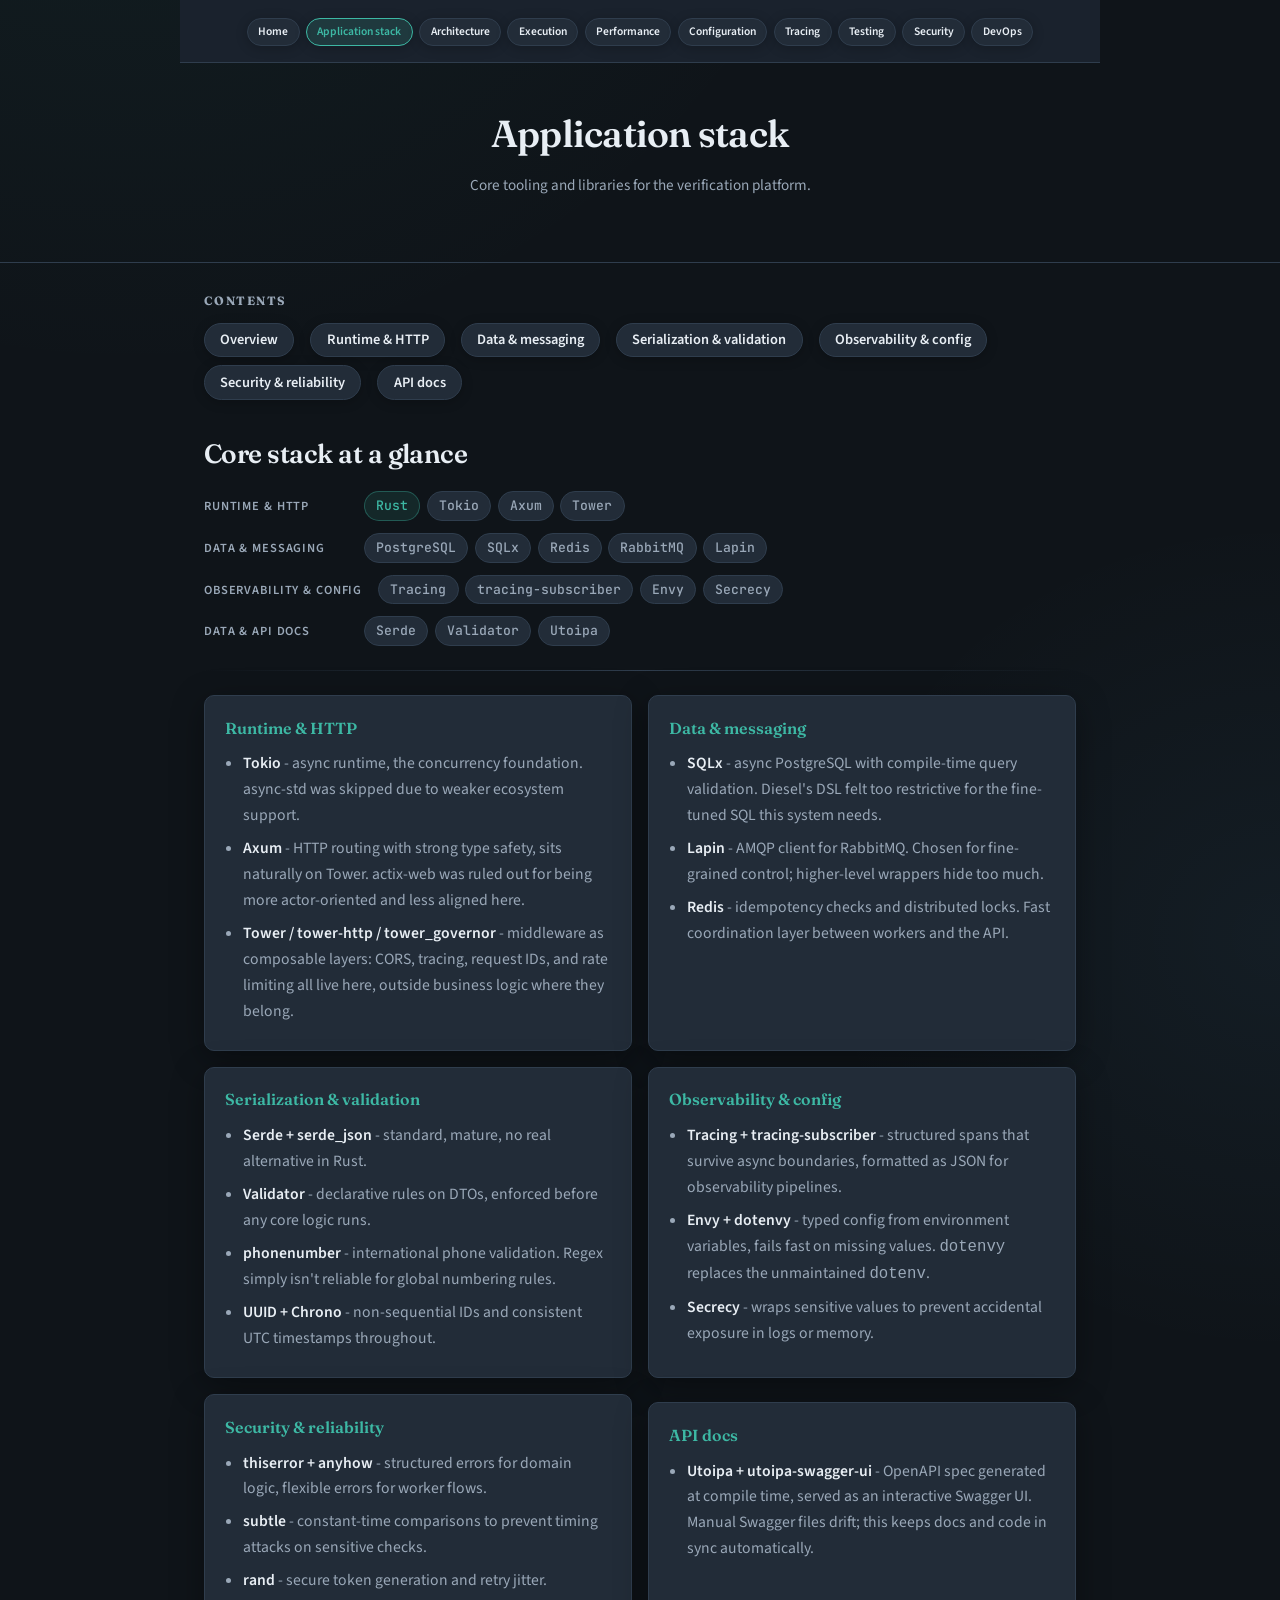
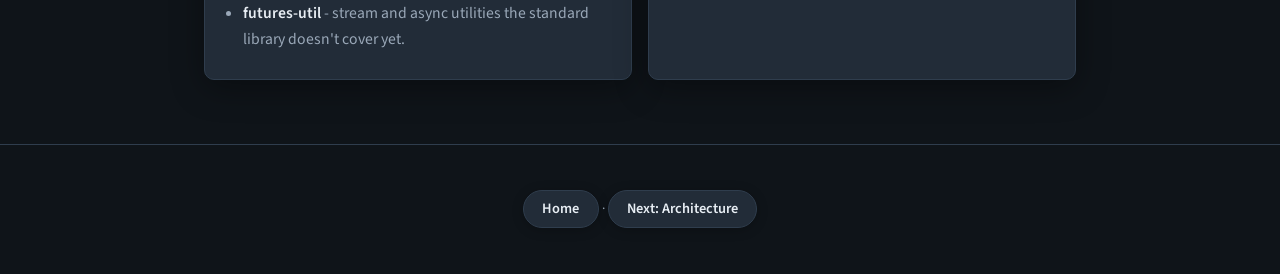
==== application-stack.html @ 7cc7c9b6 "feat(init) initial commit" ====
<!DOCTYPE html>
<html lang="en">
<head>
  <meta charset="UTF-8">
  <meta name="viewport" content="width=device-width, initial-scale=1.0">
  <title>Application stack - Technical documentation</title>
  <link rel="preconnect" href="https://fonts.googleapis.com">
  <link rel="preconnect" href="https://fonts.gstatic.com" crossorigin>
  <link href="https://fonts.googleapis.com/css2?family=Fraunces:opsz,wght@9..144,500;600&family=JetBrains+Mono:wght@400;500;600&family=Source+Sans+3:ital,wght@0,400;0,600;1,400&display=swap" rel="stylesheet">
  <link rel="stylesheet" href="styles.css">
</head>
<body>
  <nav class="chapter-nav" aria-label="Documentation sections">
    <ul>
      <li><a href="index.html">Home</a></li>
      <li><a href="application-stack.html" aria-current="page">Application stack</a></li>
      <li><a href="architecture.html">Architecture</a></li>
      <li><a href="execution.html">Execution</a></li>
      <li><a href="performance-decisions.html">Performance</a></li>
      <li><a href="configuration.html">Configuration</a></li>
      <li><a href="tracing-and-observability.html">Tracing</a></li>
      <li><a href="testing.html">Testing</a></li>
      <li><a href="security.html">Security</a></li>
      <li><a href="devops.html">DevOps</a></li>
    </ul>
  </nav>

  <header class="site-header">
    <h1 class="page-header-title">Application stack</h1>
    <p class="page-header-desc">Core tooling and libraries for the verification platform.</p>
  </header>

  <nav class="toc" aria-label="On this page">
    <h2>Contents</h2>
    <ul>
      <li><a href="#overview">Overview</a></li>
      <li><a href="#runtime">Runtime &amp; HTTP</a></li>
      <li><a href="#data">Data &amp; messaging</a></li>
      <li><a href="#serialization">Serialization &amp; validation</a></li>
      <li><a href="#observability">Observability &amp; config</a></li>
      <li><a href="#security">Security &amp; reliability</a></li>
      <li><a href="#api-docs">API docs</a></li>
    </ul>
  </nav>

  <main>
    <section id="overview" class="doc-section">
      <h2>Core stack at a glance</h2>
      <div class="stack-glance">
        <div class="stack-glance-row">
          <span class="stack-glance-label">Runtime &amp; HTTP</span>
          <div class="stack-glance-tags">
            <span class="stack-tag stack-tag--primary">Rust</span>
            <span class="stack-tag">Tokio</span>
            <span class="stack-tag">Axum</span>
            <span class="stack-tag">Tower</span>
          </div>
        </div>
        <div class="stack-glance-row">
          <span class="stack-glance-label">Data &amp; Messaging</span>
          <div class="stack-glance-tags">
            <span class="stack-tag">PostgreSQL</span>
            <span class="stack-tag">SQLx</span>
            <span class="stack-tag">Redis</span>
            <span class="stack-tag">RabbitMQ</span>
            <span class="stack-tag">Lapin</span>
          </div>
        </div>
        <div class="stack-glance-row">
          <span class="stack-glance-label">Observability &amp; Config</span>
          <div class="stack-glance-tags">
            <span class="stack-tag">Tracing</span>
            <span class="stack-tag">tracing-subscriber</span>
            <span class="stack-tag">Envy</span>
            <span class="stack-tag">Secrecy</span>
          </div>
        </div>
        <div class="stack-glance-row">
          <span class="stack-glance-label">Data &amp; API Docs</span>
          <div class="stack-glance-tags">
            <span class="stack-tag">Serde</span>
            <span class="stack-tag">Validator</span>
            <span class="stack-tag">Utoipa</span>
          </div>
        </div>
      </div>
      <hr class="decor">

      <div class="stack-grid">
        <article id="runtime" class="stack-card">
          <h3>Runtime &amp; HTTP</h3>
          <ul>
            <li><strong>Tokio</strong> - async runtime, the concurrency foundation. async-std was skipped due to weaker ecosystem support.</li>
            <li><strong>Axum</strong> - HTTP routing with strong type safety, sits naturally on Tower. actix-web was ruled out for being more actor-oriented and less aligned here.</li>
            <li><strong>Tower / tower-http / tower_governor</strong> - middleware as composable layers: CORS, tracing, request IDs, and rate limiting all live here, outside business logic where they belong.</li>
          </ul>
        </article>
        <article id="data" class="stack-card">
          <h3>Data &amp; messaging</h3>
          <ul>
            <li><strong>SQLx</strong> - async PostgreSQL with compile-time query validation. Diesel's DSL felt too restrictive for the fine-tuned SQL this system needs.</li>
            <li><strong>Lapin</strong> - AMQP client for RabbitMQ. Chosen for fine-grained control; higher-level wrappers hide too much.</li>
            <li><strong>Redis</strong> - idempotency checks and distributed locks. Fast coordination layer between workers and the API.</li>
          </ul>
        </article>
        <article id="serialization" class="stack-card">
          <h3>Serialization &amp; validation</h3>
          <ul>
            <li><strong>Serde + serde_json</strong> - standard, mature, no real alternative in Rust.</li>
            <li><strong>Validator</strong> - declarative rules on DTOs, enforced before any core logic runs.</li>
            <li><strong>phonenumber</strong> - international phone validation. Regex simply isn't reliable for global numbering rules.</li>
            <li><strong>UUID + Chrono</strong> - non-sequential IDs and consistent UTC timestamps throughout.</li>
          </ul>
        </article>
        <article id="observability" class="stack-card">
          <h3>Observability &amp; config</h3>
          <ul>
            <li><strong>Tracing + tracing-subscriber</strong> - structured spans that survive async boundaries, formatted as JSON for observability pipelines.</li>
            <li><strong>Envy + dotenvy</strong> - typed config from environment variables, fails fast on missing values. <code>dotenvy</code> replaces the unmaintained <code>dotenv</code>.</li>
            <li><strong>Secrecy</strong> - wraps sensitive values to prevent accidental exposure in logs or memory.</li>
          </ul>
        </article>
        <article id="security" class="stack-card">
          <h3>Security &amp; reliability</h3>
          <ul>
            <li><strong>thiserror + anyhow</strong> - structured errors for domain logic, flexible errors for worker flows.</li>
            <li><strong>subtle</strong> - constant-time comparisons to prevent timing attacks on sensitive checks.</li>
            <li><strong>rand</strong> - secure token generation and retry jitter.</li>
            <li><strong>futures-util</strong> - stream and async utilities the standard library doesn't cover yet.</li>
          </ul>
        </article>
        <article id="api-docs" class="stack-card api-docs-block">
          <h3>API docs</h3>
          <ul>
            <li><strong>Utoipa + utoipa-swagger-ui</strong> - OpenAPI spec generated at compile time, served as an interactive Swagger UI. Manual Swagger files drift; this keeps docs and code in sync automatically.</li>
          </ul>
        </article>
      </div>
    </section>
  </main>

  <footer class="site-footer">
    <p><a href="index.html">Home</a> · <a href="architecture.html">Next: Architecture</a></p>
  </footer>
</body>
</html>
---- styles.css ----
/* Architecture showcase - external stylesheet */

:root {
  --bg: #0f1419;
  --bg-elevated: #1a222d;
  --bg-card: #222c38;
  --border: #2f3d4d;
  --text: #e8eef4;
  --text-muted: #9aa8b8;
  --accent: #3db8a4;
  --accent-dim: rgba(61, 184, 164, 0.15);
  --warn: #e8b84a;
  --code-bg: #0d1117;
  --link: #6ec8ff;
  --radius: 10px;
  --font-display: "Fraunces", Georgia, serif;
  --font-body: "Source Sans 3", system-ui, sans-serif;
  --font-mono: "JetBrains Mono", "Consolas", monospace;
  --shadow: 0 8px 32px rgba(0, 0, 0, 0.35);
  --max-width: 920px;
}

*,
*::before,
*::after {
  box-sizing: border-box;
}

html {
  scroll-behavior: smooth;
}

body {
  margin: 0;
  font-family: var(--font-body);
  font-size: 1.0625rem;
  line-height: 1.65;
  color: var(--text);
  background: var(--bg);
  background-image:
    radial-gradient(ellipse 120% 80% at 10% -20%, rgba(61, 184, 164, 0.08), transparent 50%),
    radial-gradient(ellipse 80% 50% at 100% 50%, rgba(110, 200, 255, 0.05), transparent 45%);
}

/* All in-page anchors: consistent clickable buttons */
a {
  display: inline-flex;
  align-items: center;
  justify-content: center;
  gap: 0.35rem;
  padding: 0.55rem 1.15rem;
  font-family: var(--font-body);
  font-size: 0.9rem;
  font-weight: 600;
  line-height: 1.25;
  color: var(--text);
  background: var(--bg-card);
  border: 1px solid var(--border);
  border-radius: 999px;
  text-decoration: none;
  box-shadow: 0 2px 12px rgba(0, 0, 0, 0.22);
  cursor: pointer;
  transition:
    border-color 0.15s ease,
    background 0.15s ease,
    color 0.15s ease,
    transform 0.15s ease,
    box-shadow 0.15s ease,
    filter 0.15s ease;
}

a:link,
a:visited {
  color: var(--text);
}

a:hover {
  border-color: var(--accent);
  color: var(--accent);
  background: var(--bg-elevated);
  transform: translateY(-1px);
  box-shadow: 0 4px 18px rgba(61, 184, 164, 0.18);
}

a:focus-visible {
  outline: 2px solid var(--link);
  outline-offset: 3px;
}

a:active {
  transform: translateY(0);
}

.toc a {
  padding: 0.45rem 0.95rem;
  font-size: 0.85rem;
}

.chapter-nav {
  max-width: var(--max-width);
  margin: 0 auto;
  padding: 1rem 1.5rem 0;
  border-bottom: 1px solid var(--border);
  background: var(--bg-elevated);
}

.chapter-nav ul {
  list-style: none;
  margin: 0;
  padding: 0 0 1rem;
  display: flex;
  flex-wrap: wrap;
  gap: 0.4rem;
  justify-content: center;
  align-items: center;
}

.chapter-nav a {
  padding: 0.4rem 0.65rem;
  font-size: 0.72rem;
  font-weight: 600;
  line-height: 1.2;
  white-space: nowrap;
  max-width: 100%;
}

@media (max-width: 520px) {
  .chapter-nav a {
    white-space: normal;
    text-align: center;
  }
}

.chapter-nav a[aria-current="page"] {
  border-color: var(--accent);
  color: var(--accent);
  background: var(--accent-dim);
  pointer-events: none;
  cursor: default;
}

.chapter-nav a[aria-current="page"]:hover {
  transform: none;
  filter: none;
  color: var(--accent);
  border-color: var(--accent);
  background: var(--accent-dim);
  box-shadow: 0 2px 12px rgba(0, 0, 0, 0.22);
}

.page-header-title {
  font-family: var(--font-display);
  font-size: clamp(1.35rem, 3vw, 1.75rem);
  font-weight: 600;
  margin: 0 0 0.35rem;
  color: var(--text);
  text-align: center;
}

.page-header-desc {
  margin: 0 auto 1rem;
  max-width: 40rem;
  text-align: center;
  font-size: 0.95rem;
  color: var(--text-muted);
}

.hub-chapters {
  list-style: none;
  margin: 0 auto;
  padding: 0;
  max-width: 560px;
  display: flex;
  flex-direction: column;
  gap: 0.65rem;
}

.hub-chapters-numbered {
  list-style: decimal;
  padding-left: 1.35rem;
  max-width: 580px;
}

.hub-chapters-numbered li {
  padding-left: 0.35rem;
}

.hub-main {
  max-width: var(--max-width);
  margin: 0 auto;
  padding: 0 1.5rem 3rem;
}

.hub-title-spaced {
  margin-top: 1rem;
}

.hub-chapters a {
  width: 100%;
  justify-content: flex-start;
  text-align: left;
  padding: 0.65rem 1.1rem;
  flex-direction: column;
  align-items: flex-start;
}

.hub-chapter-meta {
  display: block;
  font-size: 0.78rem;
  font-weight: 400;
  color: var(--text-muted);
  margin-top: 0.25rem;
}

.exec-block {
  margin: 1.25rem 0;
}

.exec-block h4,
.exec-block h3 {
  font-family: var(--font-display);
  color: var(--text);
}

.config-block {
  margin: 1.5rem 0;
}

.config-block h3 {
  font-family: var(--font-display);
  font-size: 1.05rem;
  margin: 0 0 0.75rem;
  color: var(--warn);
}

.config-block ul {
  margin: 0;
  padding-left: 1.2rem;
  color: var(--text-muted);
}

.config-block li {
  margin-bottom: 0.5rem;
}

.config-block code {
  font-size: 0.9em;
}

strong.config-up,
.config-block strong.config-up {
  font-weight: 700;
  color: var(--accent);
  letter-spacing: 0.02em;
}

strong.config-down,
.config-block strong.config-down {
  font-weight: 700;
  color: #e8a05a;
  letter-spacing: 0.02em;
}

/* Performance decisions: hierarchical emphasis (tradeoff vs gain) */
strong.perf-tradeoff-head {
  font-weight: 700;
  color: var(--warn);
  letter-spacing: 0.02em;
}

span.perf-tradeoff-detail {
  font-weight: 600;
  color: #d8ccb0;
}

strong.perf-gain-head {
  font-weight: 700;
  color: var(--accent);
  letter-spacing: 0.02em;
}

span.perf-gain-detail {
  font-weight: 600;
  color: #a8d9cf;
}

em.perf-note {
  font-style: italic;
  font-weight: 500;
  color: var(--text-muted);
}

.performance-doc .callout .perf-tradeoff-head,
.performance-doc .callout .perf-gain-head {
  display: inline;
}

.site-header {
  padding: 2.5rem 1.5rem 3rem;
  text-align: center;
  border-bottom: 1px solid var(--border);
}

.site-header h1 {
  margin: 0 0 0.5rem;
  font-family: var(--font-display);
  font-size: clamp(1.75rem, 4vw, 2.35rem);
  font-weight: 600;
  letter-spacing: -0.02em;
  color: var(--text);
}

.site-header .subtitle {
  margin: 0;
  font-size: 1rem;
  color: var(--text-muted);
  max-width: 36rem;
  margin-inline: auto;
}

.toc {
  max-width: var(--max-width);
  margin: 0 auto;
  padding: 1.75rem 1.5rem 0;
}

.toc h2 {
  font-family: var(--font-display);
  font-size: 0.75rem;
  text-transform: uppercase;
  letter-spacing: 0.12em;
  color: var(--text-muted);
  margin: 0 0 0.75rem;
}

.toc ul {
  list-style: none;
  margin: 0;
  padding: 0;
  display: flex;
  flex-wrap: wrap;
  gap: 0.5rem 1rem;
}

.toc a {
  font-size: 0.9rem;
}

main {
  max-width: var(--max-width);
  margin: 0 auto;
  padding: 2rem 1.5rem 4rem;
}

.doc-section {
  margin-bottom: 3.5rem;
  scroll-margin-top: 1rem;
}

.doc-section:last-child {
  margin-bottom: 0;
}

.doc-section h2 {
  font-family: var(--font-display);
  font-size: 1.65rem;
  font-weight: 600;
  margin: 0 0 1rem;
  letter-spacing: -0.02em;
  color: var(--text);
}

.doc-section h3 {
  font-family: var(--font-display);
  font-size: 1.2rem;
  font-weight: 600;
  margin: 1.75rem 0 0.65rem;
  color: var(--text);
}

.doc-section h4 {
  font-size: 1rem;
  font-weight: 600;
  margin: 1.25rem 0 0.5rem;
  color: var(--warn);
}

.doc-section p {
  margin: 0 0 1rem;
  color: var(--text-muted);
}

.doc-section p.lead {
  color: var(--text);
  font-size: 1.05rem;
}

.doc-section hr.decor {
  border: none;
  height: 1px;
  background: linear-gradient(90deg, transparent, var(--border), transparent);
  margin: 1.5rem 0;
}

.lede-list {
  list-style: none;
  margin: 0 0 1.25rem;
  padding: 0;
}

.lede-list li {
  position: relative;
  padding-left: 1.1rem;
  margin-bottom: 0.5rem;
  color: var(--text-muted);
}

.lede-list li::before {
  content: "";
  position: absolute;
  left: 0;
  top: 0.55em;
  width: 5px;
  height: 5px;
  background: var(--accent);
  border-radius: 50%;
}

.stack-glance {
  display: flex;
  flex-direction: column;
  gap: 0.75rem;
  margin-bottom: 1.5rem;
}

.stack-glance-row {
  display: flex;
  align-items: flex-start;
  gap: 1rem;
  flex-wrap: wrap;
}

.stack-glance-label {
  font-size: 0.78rem;
  font-weight: 600;
  text-transform: uppercase;
  letter-spacing: 0.07em;
  color: var(--text-muted);
  white-space: nowrap;
  min-width: 9rem;
  padding-top: 0.3rem;
}

.stack-glance-tags {
  display: flex;
  flex-wrap: wrap;
  gap: 0.4rem;
}

.stack-tag {
  display: inline-block;
  padding: 0.25rem 0.7rem;
  border-radius: 999px;
  font-size: 0.82rem;
  font-family: var(--font-mono);
  font-weight: 500;
  background: var(--bg-card);
  border: 1px solid var(--border);
  color: var(--text-muted);
  line-height: 1.5;
}

.stack-tag--primary {
  background: color-mix(in srgb, var(--accent) 12%, transparent);
  border-color: color-mix(in srgb, var(--accent) 35%, transparent);
  color: var(--accent);
}

@media (max-width: 520px) {
  .stack-glance-label {
    min-width: 100%;
  }
}

.stack-grid {
  display: grid;
  gap: 1rem;
}

@media (min-width: 640px) {
  .stack-grid {
    grid-template-columns: repeat(2, 1fr);
  }
}

.stack-card {
  background: var(--bg-card);
  border: 1px solid var(--border);
  border-radius: var(--radius);
  padding: 1.15rem 1.25rem;
  box-shadow: var(--shadow);
}

.stack-card h3 {
  margin: 0 0 0.65rem;
  font-family: var(--font-display);
  font-size: 1rem;
  color: var(--accent);
}

.stack-card ul {
  margin: 0;
  padding-left: 1.15rem;
  color: var(--text-muted);
  font-size: 0.98rem;
}

.stack-card li {
  margin-bottom: 0.45rem;
}

.stack-card strong {
  color: var(--text);
  font-weight: 600;
}

.api-docs-block {
  margin-top: 0.5rem;
}

.bullets {
  margin: 0 0 1rem;
  padding-left: 1.25rem;
  color: var(--text-muted);
}

.bullets li {
  margin-bottom: 0.45rem;
}

.bullets strong {
  color: var(--text);
}

.callout {
  background: var(--bg-elevated);
  border-left: 3px solid var(--accent);
  padding: 1rem 1.15rem;
  border-radius: 0 var(--radius) var(--radius) 0;
  margin: 1.25rem 0;
}

.callout p:last-child {
  margin-bottom: 0;
}

.worker-cards {
  display: grid;
  gap: 0.85rem;
  margin: 1rem 0 1.5rem;
}

@media (min-width: 700px) {
  .worker-cards {
    grid-template-columns: repeat(3, 1fr);
  }
}

.worker-card {
  background: var(--bg-card);
  border: 1px solid var(--border);
  border-radius: var(--radius);
  padding: 1rem;
  font-size: 0.95rem;
}

.worker-card strong {
  display: block;
  color: var(--accent);
  font-size: 0.8rem;
  text-transform: uppercase;
  letter-spacing: 0.05em;
  margin-bottom: 0.35rem;
}

.topology-flow {
  display: grid;
  gap: 0.75rem;
  margin: 1rem 0;
}

.topology-node {
  background: var(--bg-elevated);
  border: 1px solid var(--border);
  border-radius: var(--radius);
  padding: 0.85rem 1rem;
}

.topology-node strong {
  color: var(--warn);
  display: block;
  margin-bottom: 0.35rem;
  font-size: 0.9rem;
}

.topology-node p {
  margin: 0;
  font-size: 0.95rem;
}

.numbered-block {
  margin: 1.25rem 0;
  padding-left: 0;
  counter-reset: api;
}

.numbered-item {
  position: relative;
  padding: 1rem 1rem 1rem 3.25rem;
  margin-bottom: 0.75rem;
  background: var(--bg-card);
  border: 1px solid var(--border);
  border-radius: var(--radius);
}

.numbered-item::before {
  counter-increment: api;
  content: counter(api);
  position: absolute;
  left: 1rem;
  top: 1rem;
  width: 1.65rem;
  height: 1.65rem;
  background: var(--accent-dim);
  color: var(--accent);
  font-family: var(--font-mono);
  font-size: 0.8rem;
  font-weight: 700;
  border-radius: 6px;
  display: flex;
  align-items: center;
  justify-content: center;
}

.numbered-item h4 {
  margin: 0 0 0.4rem;
  font-family: var(--font-display);
  font-size: 1rem;
  color: var(--text);
}

.numbered-item p {
  margin: 0;
  font-size: 0.95rem;
}

pre.code-block,
.code-block {
  font-family: var(--font-mono);
  font-size: 0.82rem;
  line-height: 1.55;
  background: var(--code-bg);
  border: 1px solid var(--border);
  border-radius: var(--radius);
  padding: 1rem 1.15rem;
  overflow-x: auto;
  margin: 0.85rem 0 1rem;
  color: #c9d1d9;
}

.endpoint {
  font-family: var(--font-mono);
  font-size: 0.95rem;
  color: var(--accent);
  background: var(--code-bg);
  padding: 0.35rem 0.65rem;
  border-radius: 6px;
  display: inline-block;
  margin: 0.5rem 0 1rem;
  border: 1px solid var(--border);
}

.subsection-title {
  font-family: var(--font-mono);
  font-size: 0.75rem;
  text-transform: uppercase;
  letter-spacing: 0.1em;
  color: var(--warn);
  margin: 2rem 0 0.75rem;
  padding-bottom: 0.35rem;
  border-bottom: 1px solid var(--border);
}

.tree-block {
  white-space: pre;
  font-family: var(--font-mono);
  font-size: 0.72rem;
  line-height: 1.5;
  background: var(--code-bg);
  border: 1px solid var(--border);
  border-radius: var(--radius);
  padding: 1.1rem 1.15rem;
  overflow-x: auto;
  margin: 1rem 0;
  color: #a7c7b8;
}

.thought-block h3 {
  margin-top: 2rem;
}

.meta-list {
  margin: 0;
  padding: 0;
  list-style: none;
}

.meta-list li {
  padding: 0.65rem 0;
  border-bottom: 1px solid var(--border);
  color: var(--text-muted);
  font-size: 0.95rem;
}

.meta-list li:last-child {
  border-bottom: none;
}

.meta-list strong {
  color: var(--text);
  display: block;
  margin-bottom: 0.2rem;
  font-size: 0.88rem;
}

.bullets.nested-detail {
  margin-top: 0.75rem;
}

.tier-grid {
  display: grid;
  gap: 1rem;
  margin: 1.25rem 0;
}

@media (min-width: 720px) {
  .tier-grid {
    grid-template-columns: repeat(3, 1fr);
  }
}

.tier-card {
  background: var(--bg-card);
  border: 1px solid var(--border);
  border-radius: var(--radius);
  padding: 1rem;
}

.tier-card h4 {
  margin: 0 0 0.5rem;
  font-size: 0.85rem;
  color: var(--accent);
  text-transform: uppercase;
  letter-spacing: 0.06em;
}

.tier-card p {
  margin: 0;
  font-size: 0.92rem;
}

/* Drive diagram preview + “click to view” overlay */
.diagram-showcase {
  margin: 1rem 0 1.5rem;
  border-radius: var(--radius);
  border: 1px solid var(--border);
  overflow: hidden;
  background: var(--bg-elevated);
  box-shadow: var(--shadow);
}

.diagram-frame {
  position: relative;
  display: block;
  background: var(--code-bg);
  min-height: 180px;
}

.diagram-frame img {
  display: block;
  width: 100%;
  height: auto;
  max-height: min(52vh, 520px);
  object-fit: contain;
  object-position: center center;
}

.diagram-overlay {
  position: absolute;
  inset: 0;
  display: flex;
  flex-direction: column;
  align-items: center;
  justify-content: center;
  gap: 0.65rem;
  padding: 1.25rem;
  background: rgba(15, 20, 25, 0.32);
  transition: background 0.2s ease;
  pointer-events: none;
}

.diagram-frame:hover .diagram-overlay {
  background: rgba(15, 20, 25, 0.2);
}

.diagram-hint {
  margin: 0;
  font-size: 0.82rem;
  color: rgba(232, 238, 244, 0.92);
  text-align: center;
  text-shadow: 0 1px 2px rgba(0, 0, 0, 0.5);
  pointer-events: none;
}

/* Primary CTA on diagram overlays (overrides default anchor button) */
a.diagram-view-btn,
a.diagram-view-btn:link,
a.diagram-view-btn:visited {
  pointer-events: auto;
  padding: 0.65rem 1.35rem;
  font-size: 0.95rem;
  color: var(--bg);
  background: var(--accent);
  border-color: transparent;
  box-shadow: 0 4px 20px rgba(0, 0, 0, 0.35);
}

a.diagram-view-btn:hover {
  color: var(--bg);
  background: var(--accent);
  border-color: transparent;
  filter: brightness(1.08);
  transform: translateY(-1px);
  box-shadow: 0 6px 24px rgba(61, 184, 164, 0.35);
}

a.diagram-view-btn:active {
  filter: brightness(1.02);
}

.diagram-caption {
  margin: 0;
  padding: 0.6rem 1rem 0.85rem;
  font-size: 0.88rem;
  color: var(--text-muted);
  border-top: 1px solid var(--border);
}

.site-footer {
  text-align: center;
  padding: 2rem 1.5rem;
  border-top: 1px solid var(--border);
  color: var(--text-muted);
  font-size: 0.85rem;
}
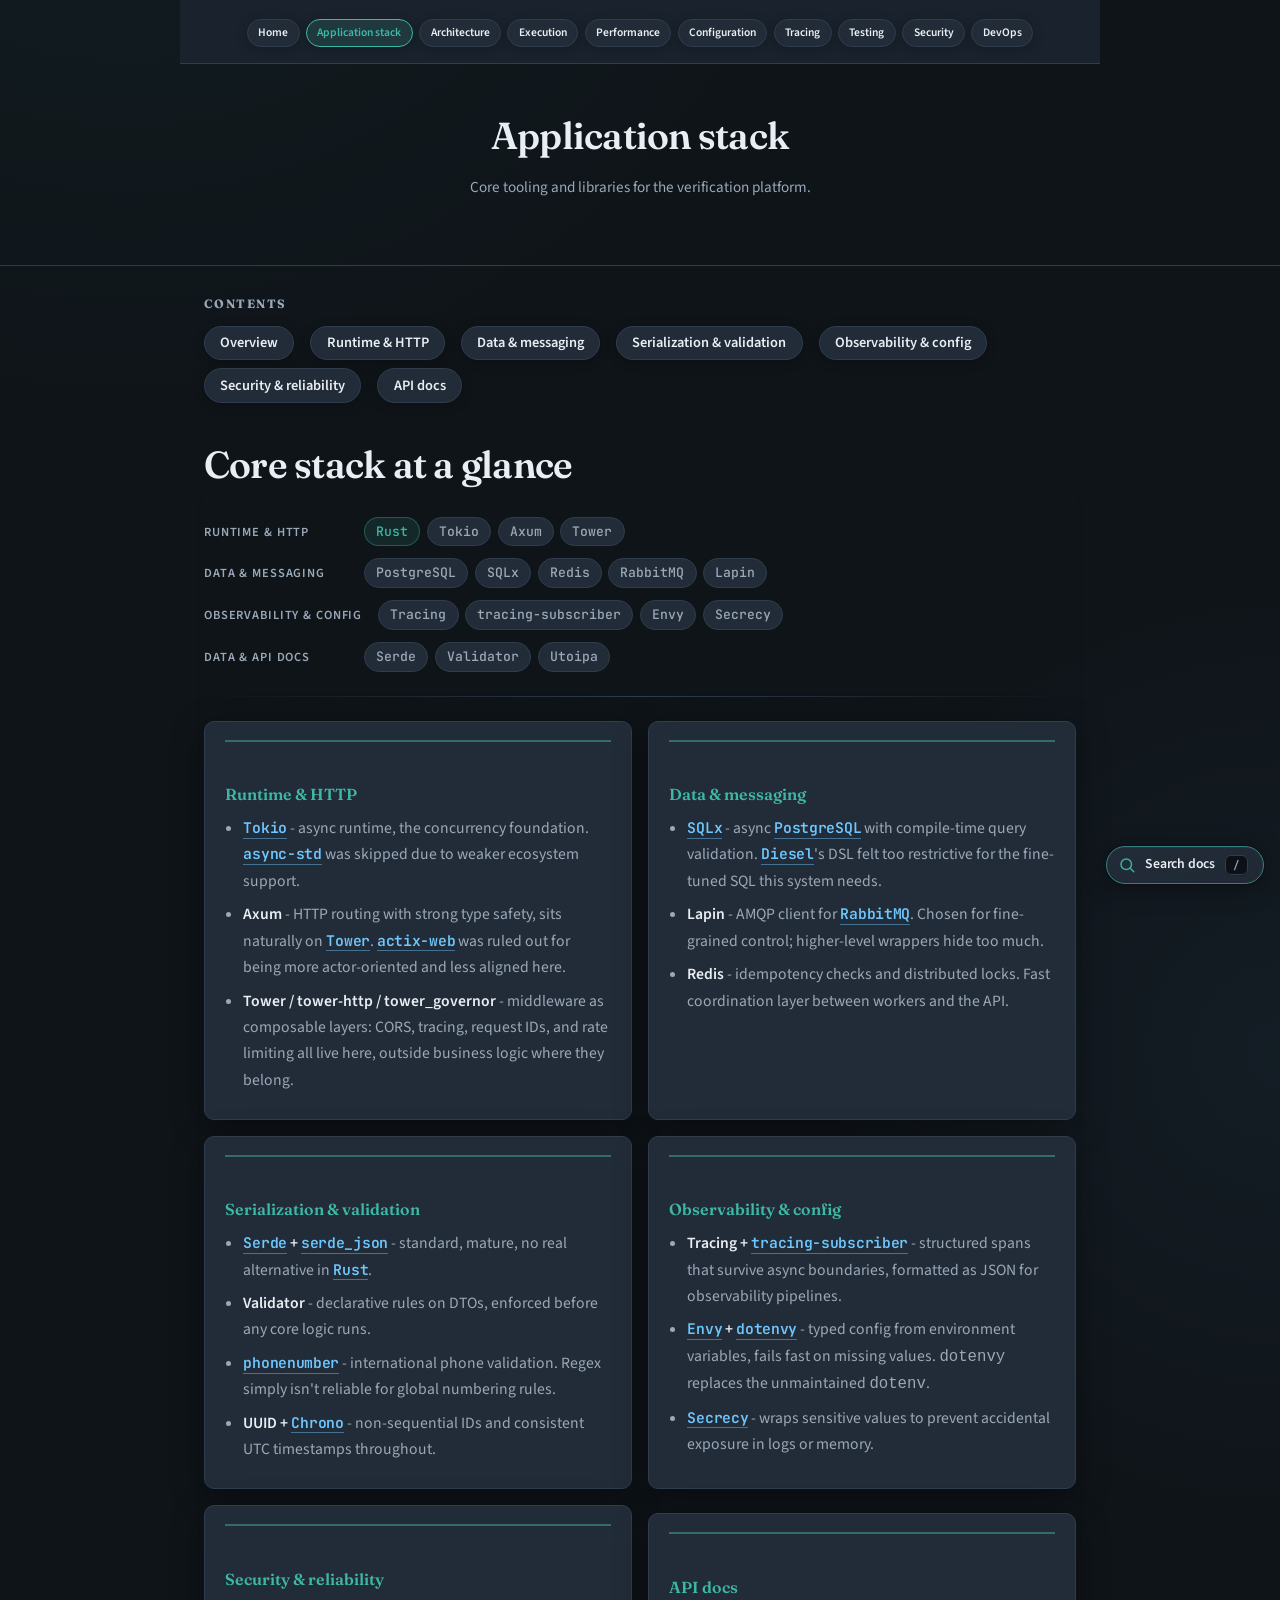
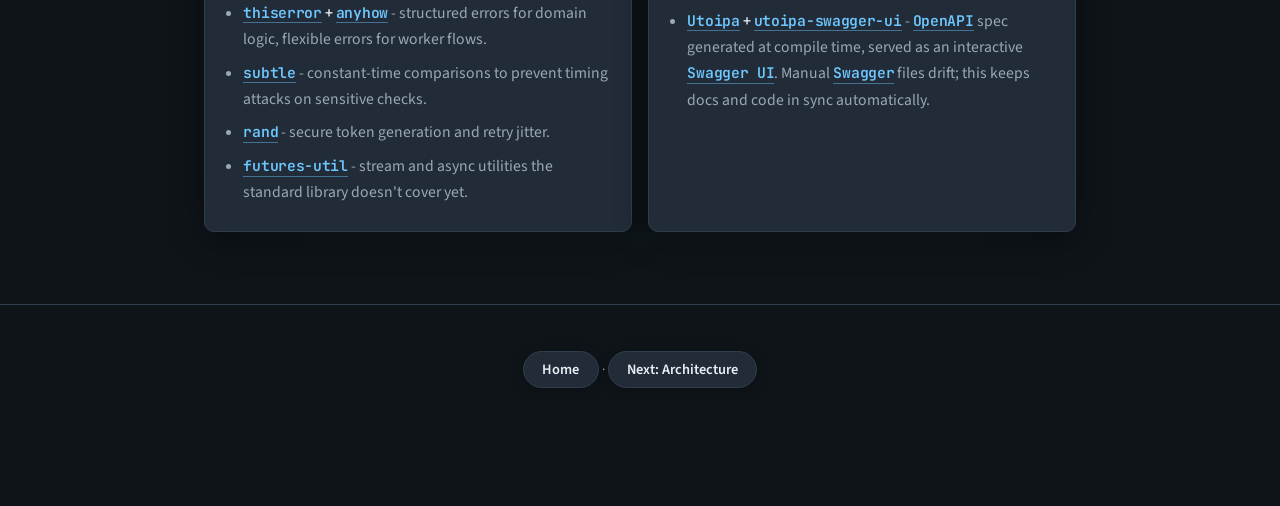
==== commit afcd5249: "deploy" ====
--- a/application-stack.html
+++ b/application-stack.html
@@ -142,5 +142,8 @@
   <footer class="site-footer">
     <p><a href="index.html">Home</a> · <a href="architecture.html">Next: Architecture</a></p>
   </footer>
+  <script src="search-index.js"></script>
+  <script src="tech-emphasis.js" defer></script>
+  <script src="search.js" defer></script>
 </body>
 </html>
--- a/styles.css
+++ b/styles.css
@@ -18,6 +18,8 @@
   --font-mono: "JetBrains Mono", "Consolas", monospace;
   --shadow: 0 8px 32px rgba(0, 0, 0, 0.35);
   --max-width: 920px;
+  --section-divider: color-mix(in srgb, var(--accent) 38%, var(--border));
+  --section-divider-glow: color-mix(in srgb, var(--accent) 22%, transparent);
 }
 
 *,
@@ -33,8 +35,8 @@
 body {
   margin: 0;
   font-family: var(--font-body);
-  font-size: 1.0625rem;
-  line-height: 1.65;
+  font-size: 1.09rem;
+  line-height: 1.68;
   color: var(--text);
   background: var(--bg);
   background-image:
@@ -169,7 +171,7 @@
   list-style: none;
   margin: 0 auto;
   padding: 0;
-  max-width: 560px;
+  max-width: 40rem;
   display: flex;
   flex-direction: column;
   gap: 0.65rem;
@@ -178,7 +180,7 @@
 .hub-chapters-numbered {
   list-style: decimal;
   padding-left: 1.35rem;
-  max-width: 580px;
+  max-width: 40rem;
 }
 
 .hub-chapters-numbered li {
@@ -191,8 +193,72 @@
   padding: 0 1.5rem 3rem;
 }
 
-.hub-title-spaced {
-  margin-top: 1rem;
+body.hub-home .hub-hero {
+  max-width: 38rem;
+  margin: 0 auto 2.25rem;
+  padding: 2rem 1.75rem 2.25rem;
+  text-align: center;
+  background: var(--bg-card);
+  border: 1px solid var(--border);
+  border-radius: var(--radius);
+  box-shadow: var(--shadow);
+  position: relative;
+}
+
+body.hub-home .hub-hero::before {
+  content: "";
+  position: absolute;
+  left: 1.25rem;
+  right: 1.25rem;
+  top: 0;
+  height: 3px;
+  border-radius: 0 0 3px 3px;
+  background: linear-gradient(90deg, transparent, var(--accent), transparent);
+  opacity: 0.85;
+}
+
+body.hub-home .hub-eyebrow {
+  margin: 0 0 0.65rem;
+  font-family: var(--font-mono);
+  font-size: 0.72rem;
+  font-weight: 500;
+  letter-spacing: 0.14em;
+  text-transform: uppercase;
+  color: var(--accent);
+}
+
+body.hub-home .hub-hero h1 {
+  margin: 0 0 0.85rem;
+  font-family: var(--font-display);
+  font-size: clamp(1.65rem, 4.2vw, 2.2rem);
+  font-weight: 600;
+  letter-spacing: -0.02em;
+  color: var(--text);
+  line-height: 1.15;
+}
+
+body.hub-home .hub-lead {
+  margin: 0 auto;
+  max-width: 32rem;
+  font-size: 1rem;
+  line-height: 1.55;
+  color: var(--text-muted);
+}
+
+body.hub-home .hub-chapters-head {
+  max-width: 40rem;
+  margin: 0 auto 1.25rem;
+  padding-bottom: 0.85rem;
+  border-bottom: 1px solid var(--border);
+}
+
+body.hub-home .hub-chapters-head h2 {
+  margin: 0;
+  font-family: var(--font-display);
+  font-size: 1.35rem;
+  font-weight: 600;
+  color: var(--text);
+  letter-spacing: -0.015em;
 }
 
 .hub-chapters a {
@@ -244,7 +310,32 @@
 }
 
 .config-block code {
-  font-size: 0.9em;
+  font-family: var(--font-mono);
+  font-size: 0.88em;
+  font-weight: 500;
+  padding: 0.08rem 0.32rem;
+  border-radius: 4px;
+  color: var(--text-muted);
+  background: var(--code-bg);
+  border: 1px solid var(--border);
+}
+
+/* Leading token on each line is the env var — make it the visual anchor */
+.config-block ul > li > code:first-of-type {
+  font-size: 0.92rem;
+  font-weight: 600;
+  letter-spacing: 0.04em;
+  color: var(--accent);
+  text-transform: none;
+  background: linear-gradient(
+    145deg,
+    color-mix(in srgb, var(--accent-dim) 100%, transparent) 0%,
+    color-mix(in srgb, var(--code-bg) 70%, var(--accent-dim)) 100%
+  );
+  border: 1px solid color-mix(in srgb, var(--accent) 42%, var(--border));
+  padding: 0.14rem 0.5rem;
+  border-radius: 6px;
+  box-shadow: 0 1px 0 rgba(0, 0, 0, 0.35);
 }
 
 strong.config-up,
@@ -349,50 +440,74 @@
 main {
   max-width: var(--max-width);
   margin: 0 auto;
-  padding: 2rem 1.5rem 4rem;
+  padding: 2.5rem 1.5rem 4.5rem;
 }
 
 .doc-section {
-  margin-bottom: 3.5rem;
   scroll-margin-top: 1rem;
+  padding-bottom: 4.25rem;
+  margin-bottom: 4.75rem;
+  border-bottom: 2px solid var(--section-divider);
+  box-shadow: 0 12px 40px -36px var(--section-divider-glow);
 }
 
 .doc-section:last-child {
   margin-bottom: 0;
+  padding-bottom: 0;
+  border-bottom: none;
 }
 
 .doc-section h2 {
   font-family: var(--font-display);
-  font-size: 1.65rem;
-  font-weight: 600;
-  margin: 0 0 1rem;
+  font-size: clamp(1.95rem, 3.5vw, 2.35rem);
+  font-weight: 600;
+  margin: 0 0 1.85rem;
   letter-spacing: -0.02em;
   color: var(--text);
+  line-height: 1.18;
 }
 
 .doc-section h3 {
   font-family: var(--font-display);
-  font-size: 1.2rem;
-  font-weight: 600;
-  margin: 1.75rem 0 0.65rem;
-  color: var(--text);
+  font-size: clamp(1.4rem, 2.6vw, 1.58rem);
+  font-weight: 600;
+  margin: 3.5rem 0 1.2rem;
+  padding-top: 2.65rem;
+  border-top: 2px solid var(--section-divider);
+  color: var(--text);
+  line-height: 1.28;
+}
+
+.doc-section h2 + h3 {
+  margin-top: 0.5rem;
+  padding-top: 0;
+  border-top: none;
 }
 
 .doc-section h4 {
-  font-size: 1rem;
-  font-weight: 600;
-  margin: 1.25rem 0 0.5rem;
+  font-size: clamp(1.08rem, 1.9vw, 1.18rem);
+  font-weight: 600;
+  margin: 1.9rem 0 0.75rem;
   color: var(--warn);
+  line-height: 1.32;
 }
 
 .doc-section p {
-  margin: 0 0 1rem;
+  margin: 0 0 1.2rem;
   color: var(--text-muted);
 }
 
 .doc-section p.lead {
   color: var(--text);
-  font-size: 1.05rem;
+  font-size: 1.22rem;
+  line-height: 1.6;
+}
+
+.doc-section > p:not(.lead),
+.doc-section > ul,
+.doc-section > ol {
+  font-size: 1.12rem;
+  line-height: 1.72;
 }
 
 .doc-section hr.decor {
@@ -542,6 +657,35 @@
   color: var(--text);
 }
 
+.bullets li > p {
+  margin: 0;
+}
+
+.bullets li > p + p {
+  margin-top: 0.4rem;
+}
+
+.bullets li > strong:first-child + p {
+  margin-top: 0.35rem;
+}
+
+.topology-node p + p,
+.numbered-item p + p,
+.tier-card p + p,
+.exec-block p + p {
+  margin-top: 0.45rem;
+}
+
+.meta-list li > p,
+.bullets.nested-detail li > p {
+  margin: 0;
+}
+
+.meta-list li > p + p,
+.bullets.nested-detail li > p + p {
+  margin-top: 0.4rem;
+}
+
 .callout {
   background: var(--bg-elevated);
   border-left: 3px solid var(--accent);
@@ -552,6 +696,10 @@
 
 .callout p:last-child {
   margin-bottom: 0;
+}
+
+.callout p + p {
+  margin-top: 0.45rem;
 }
 
 .worker-cards {
@@ -863,3 +1011,472 @@
   color: var(--text-muted);
   font-size: 0.85rem;
 }
+
+/* Global documentation search */
+main [id] {
+  scroll-margin-top: 1rem;
+}
+
+body.doc-search-open {
+  overflow: hidden;
+}
+
+body:not(.hub-home) {
+  padding-bottom: 4.5rem;
+}
+
+.doc-search-home-wrap {
+  margin: 1.35rem auto 0;
+  max-width: 34rem;
+  text-align: left;
+}
+
+.doc-search-home-label {
+  position: absolute;
+  width: 1px;
+  height: 1px;
+  padding: 0;
+  margin: -1px;
+  overflow: hidden;
+  clip: rect(0, 0, 0, 0);
+  white-space: nowrap;
+  border: 0;
+}
+
+.doc-search-home-field {
+  display: flex;
+  align-items: center;
+  gap: 0.65rem;
+  padding: 0.65rem 1rem;
+  background: var(--bg-elevated);
+  border: 1px solid var(--border);
+  border-radius: var(--radius);
+  box-shadow: inset 0 0 0 1px rgba(0, 0, 0, 0.12);
+  transition: border-color 0.15s ease, box-shadow 0.15s ease;
+}
+
+.doc-search-home-field:focus-within {
+  border-color: var(--accent);
+  box-shadow:
+    inset 0 0 0 1px rgba(0, 0, 0, 0.12),
+    0 0 0 3px var(--accent-dim);
+}
+
+.doc-search-home-icon {
+  font-size: 1.15rem;
+  color: var(--accent);
+  line-height: 1;
+  flex-shrink: 0;
+}
+
+.doc-search-home-input {
+  flex: 1;
+  min-width: 0;
+  border: none;
+  background: transparent;
+  color: var(--text);
+  font-family: var(--font-body);
+  font-size: 1rem;
+  outline: none;
+}
+
+.doc-search-home-input::placeholder {
+  color: var(--text-muted);
+  opacity: 0.95;
+}
+
+.doc-search-home-hint {
+  margin: 0.55rem 0 0;
+  font-size: 0.82rem;
+  line-height: 1.45;
+  color: var(--text-muted);
+}
+
+.doc-search-fab {
+  position: fixed;
+  right: max(1rem, env(safe-area-inset-right, 0px));
+  bottom: max(1rem, env(safe-area-inset-bottom, 0px));
+  z-index: 30;
+  margin: 0;
+  padding: 0;
+  font-family: var(--font-body);
+  line-height: 1;
+  color: var(--text);
+  background: linear-gradient(165deg, var(--bg-card) 0%, color-mix(in srgb, var(--bg-card) 88%, var(--bg)) 100%);
+  border: 1px solid color-mix(in srgb, var(--accent) 55%, var(--border));
+  border-radius: 999px;
+  box-shadow:
+    0 4px 24px rgba(0, 0, 0, 0.4),
+    0 0 0 1px rgba(0, 0, 0, 0.25),
+    inset 0 1px 0 rgba(255, 255, 255, 0.04);
+  cursor: pointer;
+  transition:
+    transform 0.18s ease,
+    border-color 0.18s ease,
+    box-shadow 0.18s ease,
+    background 0.18s ease;
+}
+
+.doc-search-fab-inner {
+  display: flex;
+  align-items: center;
+  gap: 0.55rem;
+  padding: 0.52rem 0.95rem 0.52rem 0.7rem;
+}
+
+.doc-search-fab:hover {
+  border-color: var(--accent);
+  background: linear-gradient(165deg, var(--bg-elevated) 0%, var(--bg-card) 100%);
+  transform: translateY(-2px);
+  box-shadow:
+    0 8px 28px rgba(0, 0, 0, 0.45),
+    0 0 0 1px rgba(61, 184, 164, 0.25),
+    0 0 20px rgba(61, 184, 164, 0.12),
+    inset 0 1px 0 rgba(255, 255, 255, 0.05);
+}
+
+.doc-search-fab:active {
+  transform: translateY(0);
+}
+
+.doc-search-fab:focus-visible {
+  outline: 2px solid var(--link);
+  outline-offset: 3px;
+}
+
+.doc-search-fab-svg {
+  flex-shrink: 0;
+  color: var(--accent);
+  opacity: 0.95;
+}
+
+.doc-search-fab-label {
+  font-size: 0.86rem;
+  font-weight: 600;
+  letter-spacing: -0.015em;
+  white-space: nowrap;
+}
+
+.doc-search-fab-shortcut {
+  display: flex;
+  align-items: center;
+  margin-left: 0.1rem;
+}
+
+.doc-search-fab-shortcut kbd {
+  font-family: var(--font-mono);
+  font-size: 0.68rem;
+  font-weight: 500;
+  line-height: 1;
+  padding: 0.2rem 0.42rem;
+  border-radius: 6px;
+  color: var(--text-muted);
+  background: var(--code-bg);
+  border: 1px solid var(--border);
+  box-shadow: 0 1px 0 rgba(0, 0, 0, 0.2);
+}
+
+.doc-search-overlay {
+  position: fixed;
+  inset: 0;
+  z-index: 100;
+  display: flex;
+  align-items: flex-start;
+  justify-content: center;
+  padding: min(6vh, 3rem) 1rem 2rem;
+  pointer-events: none;
+}
+
+.doc-search-overlay[hidden] {
+  display: none;
+}
+
+.doc-search-backdrop {
+  position: absolute;
+  inset: 0;
+  background: rgba(8, 12, 18, 0.72);
+  backdrop-filter: blur(6px);
+  pointer-events: auto;
+}
+
+.doc-search-panel {
+  position: relative;
+  z-index: 1;
+  width: min(56rem, 100%);
+  max-height: min(88vh, 900px);
+  display: flex;
+  flex-direction: column;
+  padding: 1.15rem 1.25rem 1rem;
+  background: var(--bg-elevated);
+  border: 1px solid var(--border);
+  border-radius: calc(var(--radius) + 4px);
+  box-shadow: var(--shadow);
+  pointer-events: auto;
+}
+
+.doc-search-toolbar {
+  display: flex;
+  flex-wrap: wrap;
+  align-items: center;
+  gap: 0.65rem 0.75rem;
+  margin-bottom: 0.55rem;
+}
+
+.doc-search-label {
+  font-family: var(--font-mono);
+  font-size: 0.72rem;
+  font-weight: 600;
+  letter-spacing: 0.12em;
+  text-transform: uppercase;
+  color: var(--accent);
+}
+
+.doc-search-input {
+  flex: 1 1 12rem;
+  min-width: 0;
+  padding: 0.55rem 0.85rem;
+  font-family: var(--font-body);
+  font-size: 1rem;
+  color: var(--text);
+  background: var(--bg-card);
+  border: 1px solid var(--border);
+  border-radius: var(--radius);
+  outline: none;
+  transition: border-color 0.15s ease, box-shadow 0.15s ease;
+}
+
+.doc-search-input:focus {
+  border-color: var(--accent);
+  box-shadow: 0 0 0 3px var(--accent-dim);
+}
+
+.doc-search-actions {
+  display: flex;
+  flex-wrap: wrap;
+  gap: 0.45rem;
+  align-items: center;
+}
+
+.doc-search-btn {
+  margin: 0;
+  padding: 0.45rem 0.85rem;
+  font-family: var(--font-body);
+  font-size: 0.82rem;
+  font-weight: 600;
+  line-height: 1.2;
+  color: var(--text);
+  background: var(--bg-card);
+  border: 1px solid var(--border);
+  border-radius: 999px;
+  cursor: pointer;
+  transition:
+    border-color 0.15s ease,
+    background 0.15s ease,
+    color 0.15s ease;
+}
+
+.doc-search-btn:hover:not(:disabled) {
+  border-color: var(--accent);
+  color: var(--accent);
+  background: var(--bg);
+}
+
+.doc-search-btn:disabled {
+  opacity: 0.45;
+  cursor: not-allowed;
+}
+
+.doc-search-btn:focus-visible {
+  outline: 2px solid var(--link);
+  outline-offset: 2px;
+}
+
+.doc-search-btn-primary {
+  border-color: var(--accent);
+  color: var(--bg);
+  background: var(--accent);
+}
+
+.doc-search-btn-primary:hover:not(:disabled) {
+  filter: brightness(1.06);
+  color: var(--bg);
+}
+
+.doc-search-status {
+  margin: 0 0 0.65rem;
+  font-size: 0.86rem;
+  color: var(--text-muted);
+}
+
+.doc-search-body {
+  flex: 1;
+  min-height: 0;
+  display: flex;
+}
+
+.doc-search-list-wrap {
+  flex: 1;
+  min-height: 0;
+  overflow: auto;
+  border: 1px solid var(--border);
+  border-radius: var(--radius);
+  background: var(--bg);
+}
+
+.doc-search-list {
+  display: flex;
+  flex-direction: column;
+  gap: 0.35rem;
+  padding: 0.5rem;
+}
+
+.doc-search-result {
+  display: flex;
+  flex-direction: column;
+  align-items: stretch;
+  gap: 0.25rem;
+  width: 100%;
+  margin: 0;
+  padding: 0.65rem 0.75rem;
+  text-align: left;
+  font: inherit;
+  color: var(--text);
+  background: var(--bg-card);
+  border: 1px solid var(--border);
+  border-radius: calc(var(--radius) - 2px);
+  cursor: pointer;
+  transition:
+    border-color 0.12s ease,
+    background 0.12s ease,
+    box-shadow 0.12s ease;
+}
+
+.doc-search-result:hover {
+  border-color: color-mix(in srgb, var(--accent) 45%, var(--border));
+}
+
+.doc-search-result.is-active {
+  border-color: var(--accent);
+  background: var(--accent-dim);
+  box-shadow: 0 0 0 1px rgba(61, 184, 164, 0.35);
+}
+
+.doc-search-result-bc {
+  font-size: 0.88rem;
+  font-weight: 600;
+  color: var(--text);
+  line-height: 1.35;
+}
+
+.doc-search-result-meta {
+  font-family: var(--font-mono);
+  font-size: 0.72rem;
+  color: var(--text-muted);
+}
+
+.doc-search-result-snippet {
+  font-size: 0.8rem;
+  line-height: 1.45;
+  color: var(--text-muted);
+  display: -webkit-box;
+  -webkit-line-clamp: 2;
+  -webkit-box-orient: vertical;
+  overflow: hidden;
+}
+
+span.tech-name {
+  font-weight: 600;
+  font-family: var(--font-mono);
+  font-size: 0.94em;
+  letter-spacing: -0.02em;
+  color: var(--link);
+  border-bottom: 1px solid color-mix(in srgb, var(--link) 45%, transparent);
+  padding-bottom: 0.04em;
+}
+
+a span.tech-name {
+  color: var(--link);
+  border-bottom-color: color-mix(in srgb, var(--link) 55%, transparent);
+}
+
+mark.doc-search-hit {
+  margin: 0;
+  padding: 0.06em 0.14em;
+  font: inherit;
+  font-weight: 650;
+  color: var(--bg);
+  background: linear-gradient(118deg, var(--accent) 0%, color-mix(in srgb, var(--accent) 82%, var(--link)) 100%);
+  border-radius: 4px;
+  box-decoration-break: clone;
+  -webkit-box-decoration-break: clone;
+  box-shadow: 0 0 0 1px rgba(0, 0, 0, 0.35);
+  animation: doc-search-hit-ring 0.9s ease-out 2;
+}
+
+@keyframes doc-search-hit-ring {
+  0% {
+    box-shadow:
+      0 0 0 1px rgba(0, 0, 0, 0.35),
+      0 0 0 0 rgba(61, 184, 164, 0.55);
+  }
+  100% {
+    box-shadow:
+      0 0 0 1px rgba(0, 0, 0, 0.35),
+      0 0 0 14px rgba(61, 184, 164, 0);
+  }
+}
+
+@media (prefers-reduced-motion: reduce) {
+  mark.doc-search-hit {
+    animation: none;
+  }
+}
+
+.doc-search-kbd-hint {
+  margin: 0.65rem 0 0;
+  font-size: 0.75rem;
+  color: var(--text-muted);
+}
+
+.doc-search-kbd-hint kbd {
+  font-family: var(--font-mono);
+  font-size: 0.85em;
+  padding: 0.1rem 0.4rem;
+  border-radius: 4px;
+  background: var(--code-bg);
+  border: 1px solid var(--border);
+  color: var(--text-muted);
+}
+
+@media (max-width: 640px) {
+  .doc-search-fab {
+    right: max(0.65rem, env(safe-area-inset-right, 0px));
+    bottom: max(0.65rem, env(safe-area-inset-bottom, 0px));
+  }
+
+  .doc-search-fab-inner {
+    gap: 0.45rem;
+    padding: 0.48rem 0.75rem 0.48rem 0.6rem;
+  }
+
+  .doc-search-fab-label {
+    position: absolute;
+    width: 1px;
+    height: 1px;
+    padding: 0;
+    margin: -1px;
+    overflow: hidden;
+    clip: rect(0, 0, 0, 0);
+    white-space: nowrap;
+    border: 0;
+  }
+
+  .doc-search-toolbar {
+    flex-direction: column;
+    align-items: stretch;
+  }
+
+  .doc-search-actions {
+    justify-content: space-between;
+  }
+}
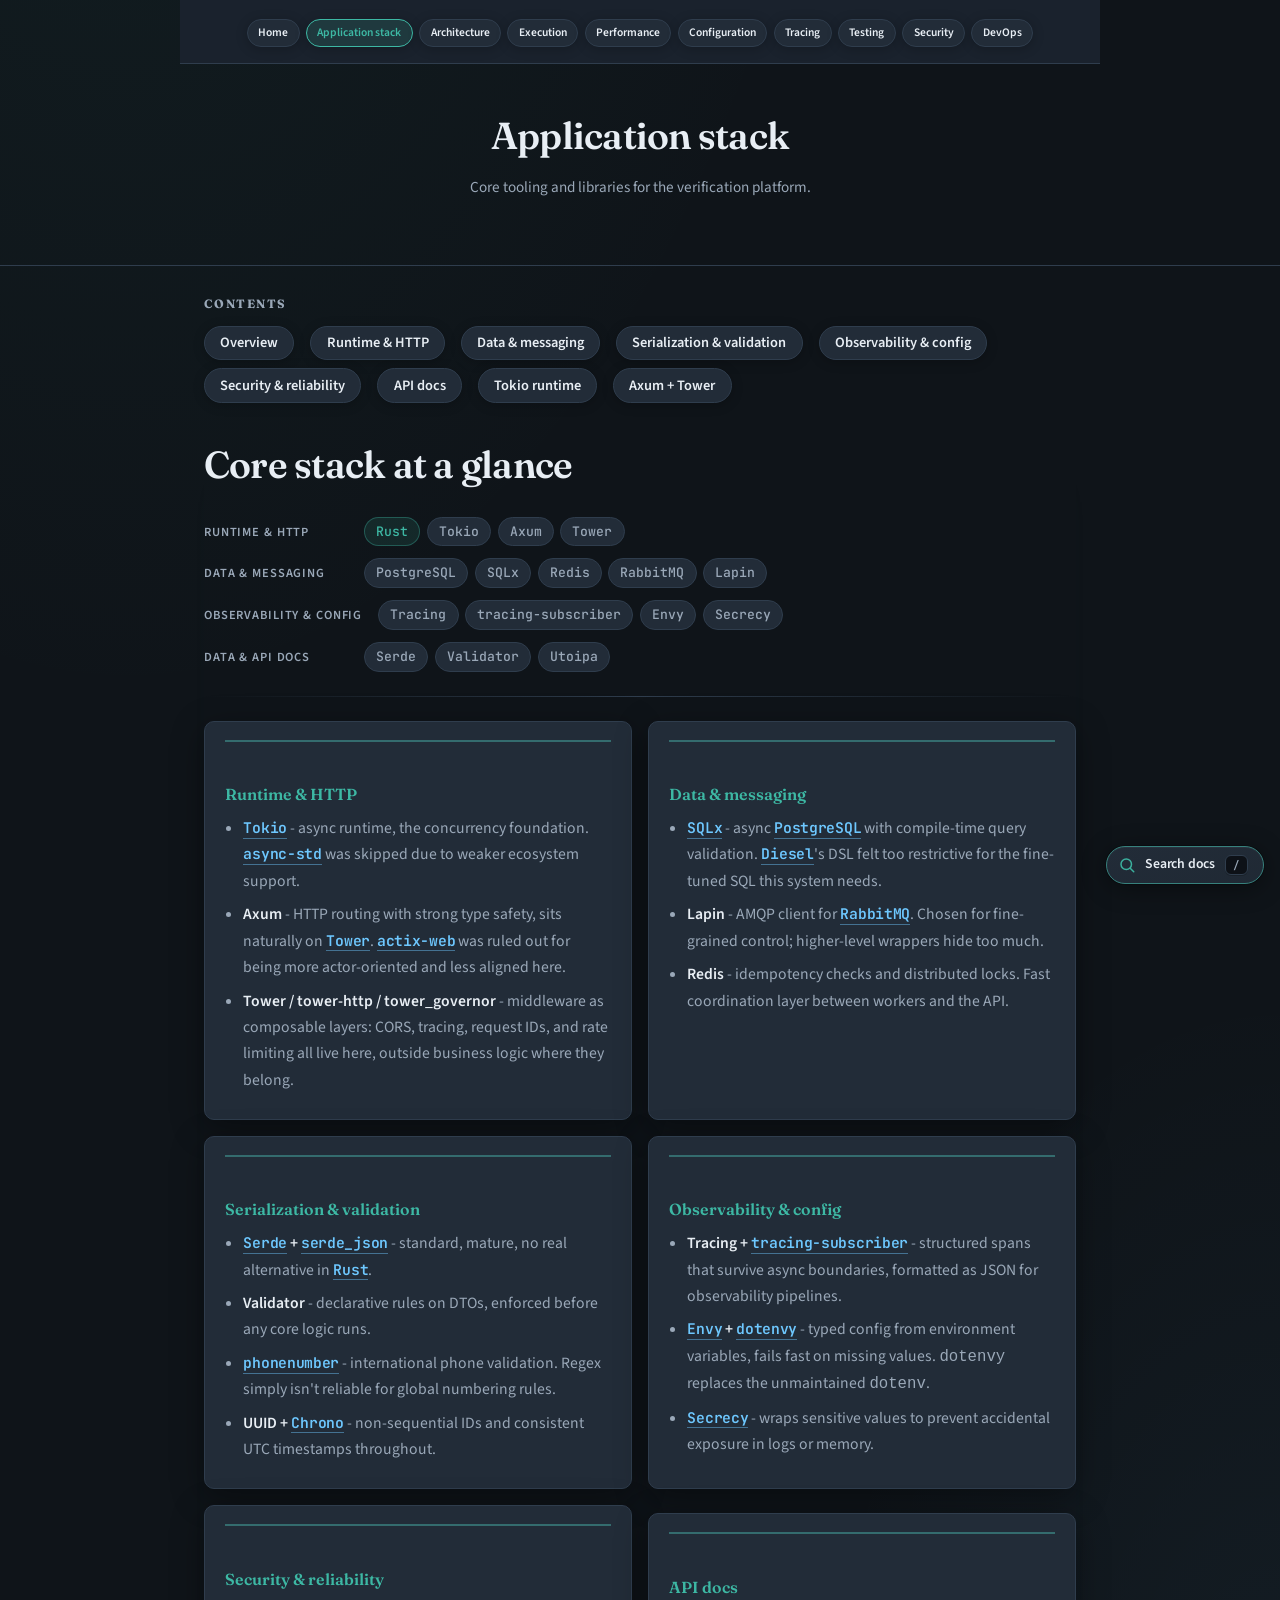
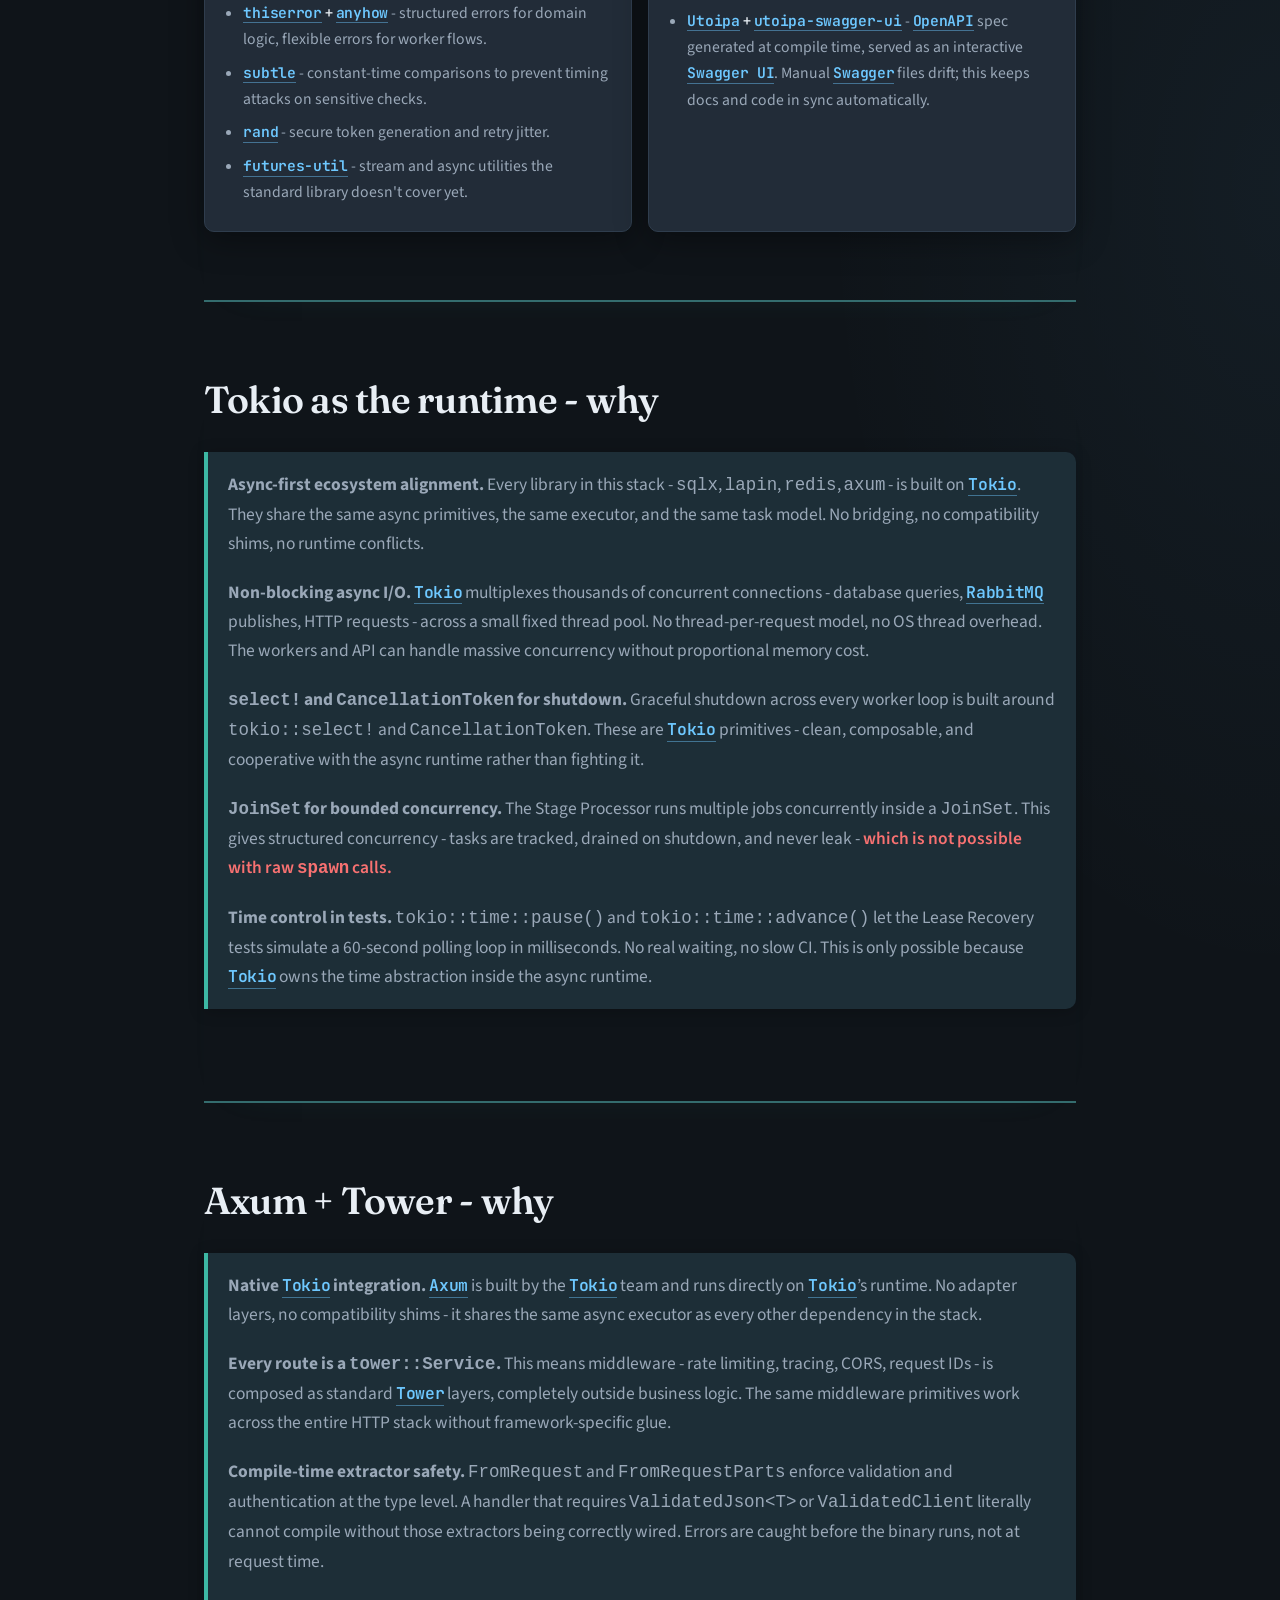
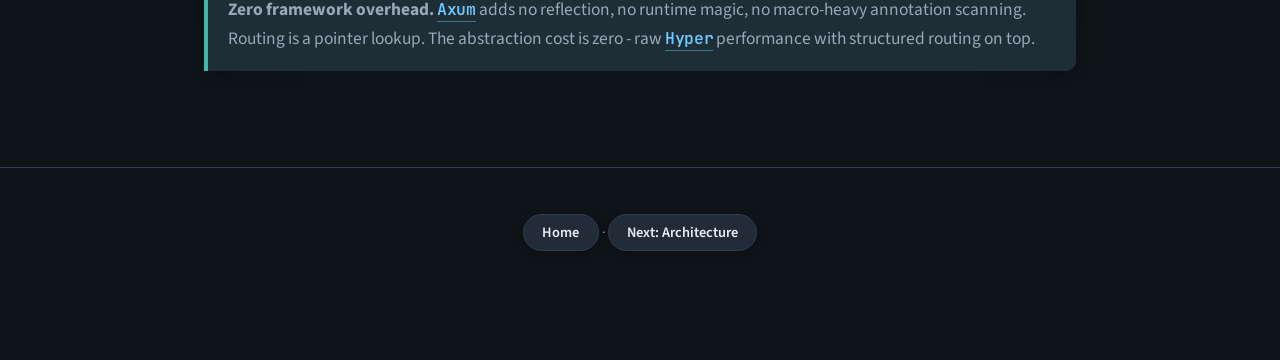
==== commit ea43935b: "updated" ====
--- a/application-stack.html
+++ b/application-stack.html
@@ -40,6 +40,8 @@
       <li><a href="#observability">Observability &amp; config</a></li>
       <li><a href="#security">Security &amp; reliability</a></li>
       <li><a href="#api-docs">API docs</a></li>
+      <li><a href="#tokio-runtime">Tokio runtime</a></li>
+      <li><a href="#axum-tower">Axum + Tower</a></li>
     </ul>
   </nav>
 
@@ -137,6 +139,27 @@
         </article>
       </div>
     </section>
+
+    <section id="tokio-runtime" class="doc-section">
+      <h2>Tokio as the runtime - why</h2>
+      <div class="app-stack-tokio-rationale">
+        <p><strong>Async-first ecosystem alignment.</strong> Every library in this stack - <code>sqlx</code>, <code>lapin</code>, <code>redis</code>, <code>axum</code> - is built on Tokio. They share the same async primitives, the same executor, and the same task model. No bridging, no compatibility shims, no runtime conflicts.</p>
+        <p><strong>Non-blocking async I/O.</strong> Tokio multiplexes thousands of concurrent connections - database queries, RabbitMQ publishes, HTTP requests - across a small fixed thread pool. No thread-per-request model, no OS thread overhead. The workers and API can handle massive concurrency without proportional memory cost.</p>
+        <p><strong><code>select!</code> and <code>CancellationToken</code> for shutdown.</strong> Graceful shutdown across every worker loop is built around <code>tokio::select!</code> and <code>CancellationToken</code>. These are Tokio primitives - clean, composable, and cooperative with the async runtime rather than fighting it.</p>
+        <p><strong><code>JoinSet</code> for bounded concurrency.</strong> The Stage Processor runs multiple jobs concurrently inside a <code>JoinSet</code>. This gives structured concurrency - tasks are tracked, drained on shutdown, and never leak - <span class="doc-problem">which is not possible with raw <code>spawn</code> calls.</span></p>
+        <p><strong>Time control in tests.</strong> <code>tokio::time::pause()</code> and <code>tokio::time::advance()</code> let the Lease Recovery tests simulate a 60-second polling loop in milliseconds. No real waiting, no slow CI. This is only possible because Tokio owns the time abstraction inside the async runtime.</p>
+      </div>
+    </section>
+
+    <section id="axum-tower" class="doc-section">
+      <h2>Axum + Tower - why</h2>
+      <div class="app-stack-axum-rationale">
+        <p><strong>Native Tokio integration.</strong> Axum is built by the Tokio team and runs directly on Tokio’s runtime. No adapter layers, no compatibility shims - it shares the same async executor as every other dependency in the stack.</p>
+        <p><strong>Every route is a <code>tower::Service</code>.</strong> This means middleware - rate limiting, tracing, CORS, request IDs - is composed as standard Tower layers, completely outside business logic. The same middleware primitives work across the entire HTTP stack without framework-specific glue.</p>
+        <p><strong>Compile-time extractor safety.</strong> <code>FromRequest</code> and <code>FromRequestParts</code> enforce validation and authentication at the type level. A handler that requires <code>ValidatedJson&lt;T&gt;</code> or <code>ValidatedClient</code> literally cannot compile without those extractors being correctly wired. Errors are caught before the binary runs, not at request time.</p>
+        <p><strong>Zero framework overhead.</strong> Axum adds no reflection, no runtime magic, no macro-heavy annotation scanning. Routing is a pointer lookup. The abstraction cost is zero - raw Hyper performance with structured routing on top.</p>
+      </div>
+    </section>
   </main>
 
   <footer class="site-footer">
--- a/styles.css
+++ b/styles.css
@@ -288,6 +288,83 @@
   color: var(--text);
 }
 
+.exec-outbox-rationale,
+.exec-lease-recovery-rationale,
+.exec-stage-processor-rationale,
+.exec-api-rationale,
+.arch-messaging-rationale,
+.app-stack-tokio-rationale,
+.app-stack-axum-rationale,
+.perf-mechanism-rationale {
+  background: color-mix(in srgb, var(--accent) 8%, var(--bg-elevated));
+  border-left: 4px solid var(--accent);
+  padding: 1.1rem 1.25rem;
+  border-radius: 0 var(--radius) var(--radius) 0;
+  margin: 1rem 0 1.5rem;
+  box-shadow: 0 2px 16px rgba(0, 0, 0, 0.22);
+}
+
+.exec-outbox-rationale-lead,
+.exec-lease-recovery-rationale-lead,
+.exec-stage-processor-rationale-lead,
+.exec-api-rationale-lead,
+.arch-messaging-rationale-lead,
+.app-stack-tokio-rationale-lead,
+.app-stack-axum-rationale-lead,
+.perf-mechanism-rationale-lead {
+  margin: 0 0 0.9rem;
+  font-size: 1.05rem;
+  color: var(--text);
+  font-family: var(--font-display);
+  line-height: 1.35;
+}
+
+.exec-outbox-rationale-lead strong,
+.exec-lease-recovery-rationale-lead strong,
+.exec-stage-processor-rationale-lead strong,
+.exec-api-rationale-lead strong,
+.arch-messaging-rationale-lead strong,
+.app-stack-tokio-rationale-lead strong,
+.app-stack-axum-rationale-lead strong,
+.perf-mechanism-rationale-lead strong {
+  font-weight: 600;
+  color: var(--accent);
+}
+
+.exec-outbox-rationale > p,
+.exec-lease-recovery-rationale > p,
+.exec-stage-processor-rationale > p,
+.exec-api-rationale > p,
+.arch-messaging-rationale > p,
+.app-stack-tokio-rationale > p,
+.app-stack-axum-rationale > p,
+.perf-mechanism-rationale > p {
+  margin: 0 0 0.7rem;
+  color: var(--text-muted);
+  line-height: 1.68;
+}
+
+.exec-outbox-rationale > p:last-child,
+.exec-lease-recovery-rationale > p:last-child,
+.exec-stage-processor-rationale > p:last-child,
+.exec-api-rationale > p:last-child,
+.arch-messaging-rationale > p:last-child,
+.app-stack-tokio-rationale > p:last-child,
+.app-stack-axum-rationale > p:last-child,
+.perf-mechanism-rationale > p:last-child {
+  margin-bottom: 0;
+}
+
+.performance-doc .perf-mechanism-rationale strong.perf-gain-head,
+.performance-doc .perf-mechanism-rationale strong.perf-tradeoff-head {
+  display: inline;
+}
+
+.doc-problem {
+  color: #f87171;
+  font-weight: 600;
+}
+
 .config-block {
   margin: 1.5rem 0;
 }
@@ -1184,7 +1261,9 @@
   align-items: flex-start;
   justify-content: center;
   padding: min(6vh, 3rem) 1rem 2rem;
-  pointer-events: none;
+  /* Must be auto: parent pointer-events:none breaks hit-testing on WebKit;
+     Prev/Next were activating the backdrop (close) underneath the panel */
+  pointer-events: auto;
 }
 
 .doc-search-overlay[hidden] {
@@ -1194,6 +1273,7 @@
 .doc-search-backdrop {
   position: absolute;
   inset: 0;
+  z-index: 0;
   background: rgba(8, 12, 18, 0.72);
   backdrop-filter: blur(6px);
   pointer-events: auto;
@@ -1201,7 +1281,8 @@
 
 .doc-search-panel {
   position: relative;
-  z-index: 1;
+  z-index: 2;
+  isolation: isolate;
   width: min(56rem, 100%);
   max-height: min(88vh, 900px);
   display: flex;
@@ -1234,9 +1315,11 @@
 .doc-search-input {
   flex: 1 1 12rem;
   min-width: 0;
+  min-height: 0;
   padding: 0.55rem 0.85rem;
   font-family: var(--font-body);
   font-size: 1rem;
+  line-height: 1.35;
   color: var(--text);
   background: var(--bg-card);
   border: 1px solid var(--border);
@@ -1476,7 +1559,23 @@
     align-items: stretch;
   }
 
+  /* Row uses flex-grow:1 — in a column that stretches the input vertically */
+  .doc-search-input {
+    flex: 0 0 auto;
+    width: 100%;
+    box-sizing: border-box;
+    max-height: 2.85rem;
+    -webkit-appearance: none;
+    appearance: none;
+  }
+
   .doc-search-actions {
     justify-content: space-between;
   }
-}
+
+  .doc-search-home-input {
+    font-size: 0.95rem;
+    line-height: 1.35;
+    max-height: 2.85rem;
+  }
+}
